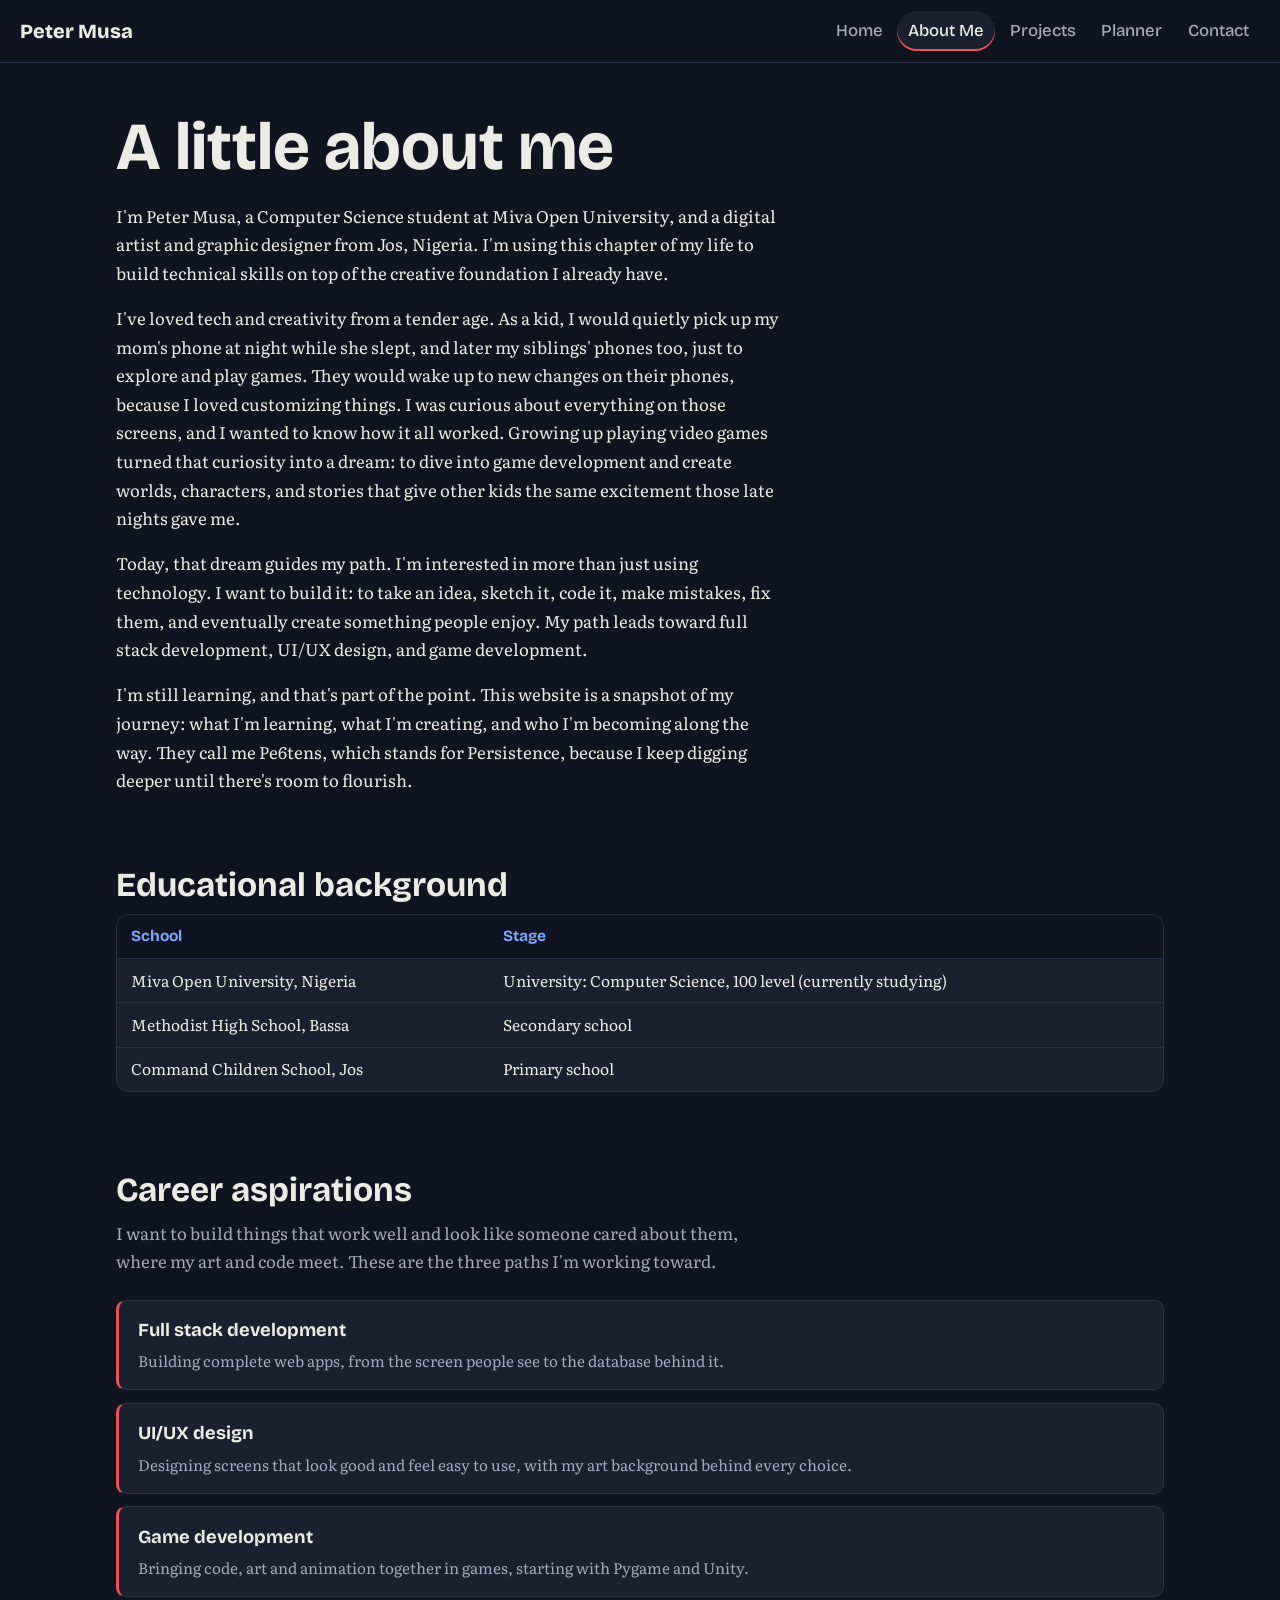
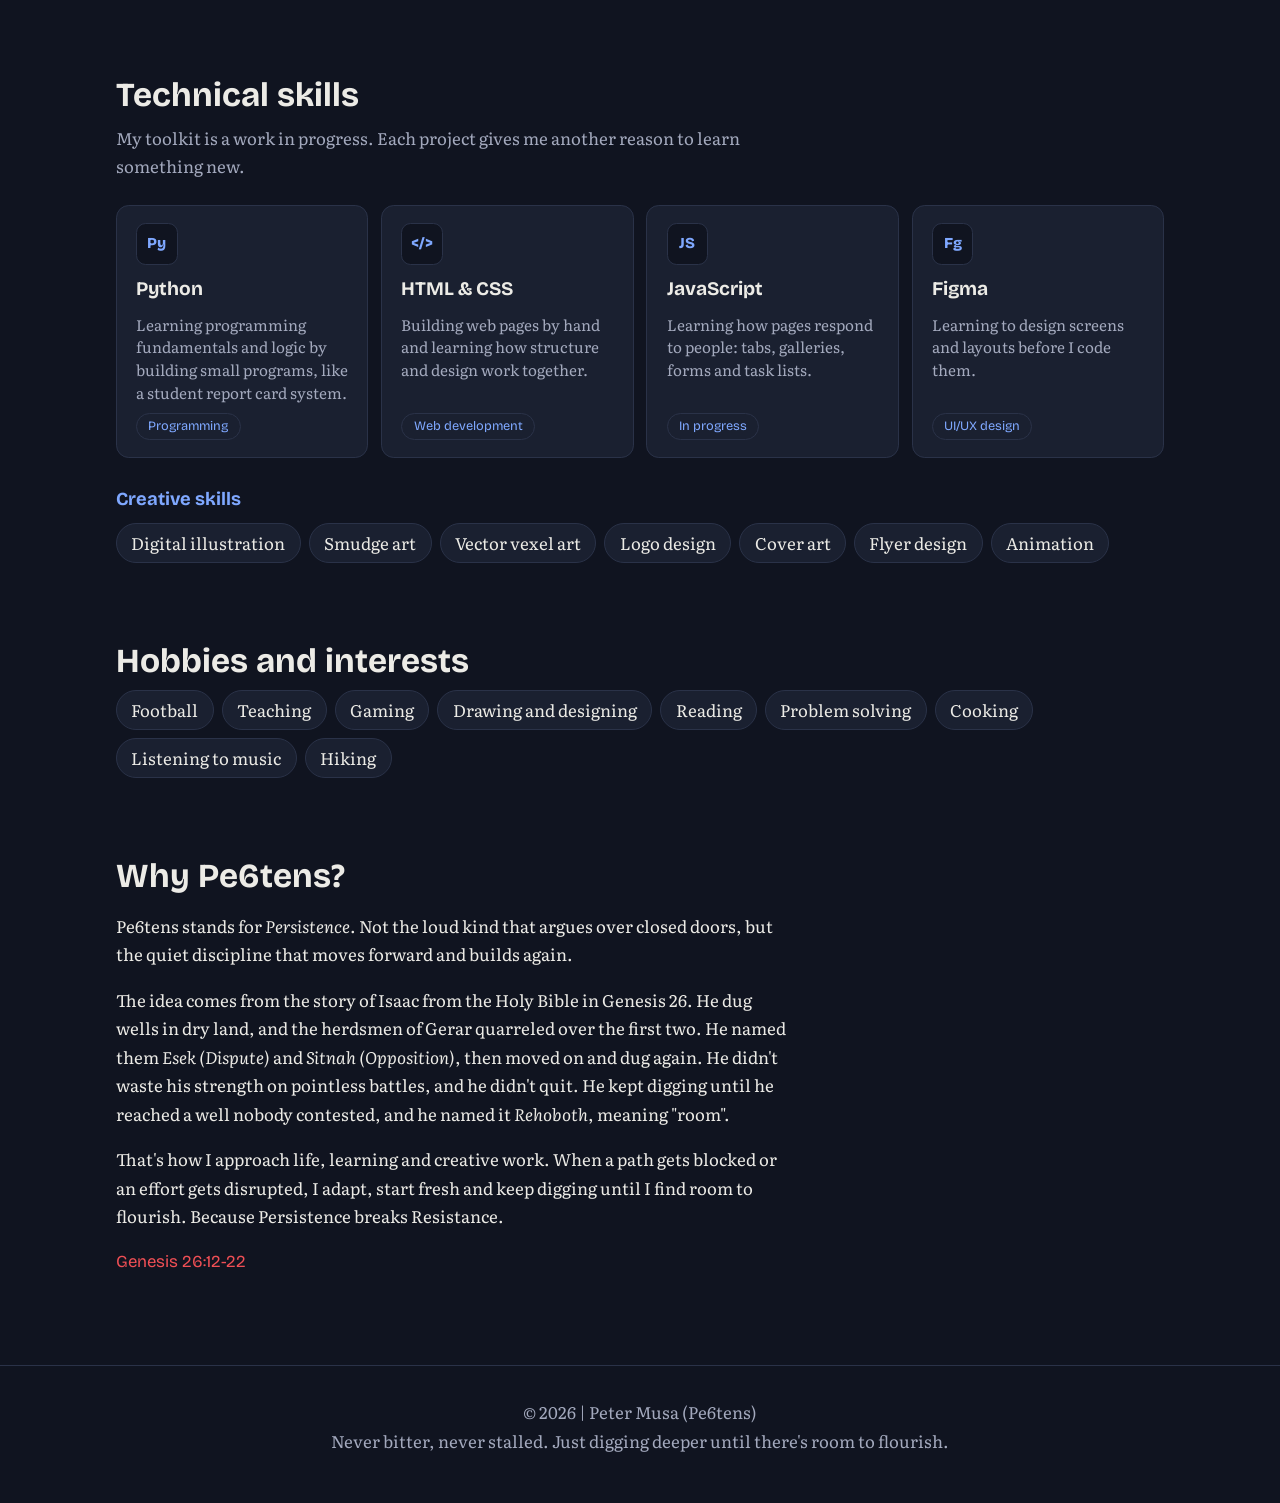
==== about.html @ fcaeced5 "Add portfolio website" ====
<!DOCTYPE html>
<html lang="en">
<head>
  <meta charset="UTF-8">
  <meta name="viewport" content="width=device-width, initial-scale=1">
  <title>About Me | Peter Musa (Pe6tens)</title>
  <meta name="description" content="Peter Musa, also known as Pe6tens. Digital artist, graphic designer and Computer Science student at Miva Open University.">
  <link rel="preconnect" href="https://fonts.googleapis.com">
  <link rel="preconnect" href="https://fonts.gstatic.com" crossorigin>
  <link href="https://fonts.googleapis.com/css2?family=Bricolage+Grotesque:opsz,wght@12..96,500;12..96,800&family=Literata:ital,wght@0,400;0,600;1,400&display=swap" rel="stylesheet">
  <link rel="stylesheet" href="style.css">
</head>
<body>

<a class="skip" href="#main">Skip to content</a>

<header class="top">
  <a class="brand" href="index.html">Peter Musa</a>
  <nav aria-label="Main">
    <a href="index.html">Home</a>
    <a href="about.html" aria-current="page">About Me</a>
    <a href="projects.html">Projects</a>
    <a href="planner.html">Planner</a>
    <a href="contact.html">Contact</a>
  </nav>
</header>

<main id="main">

<!-- ===================== ABOUT ME ===================== -->
  <section class="page-head" aria-labelledby="about-title">
    <h2 class="page-title" id="about-title">A little about me</h2>
    <p>I'm Peter Musa, a Computer Science student at Miva Open University, and a digital artist and graphic designer from Jos, Nigeria. I'm using this chapter of my life to build technical skills on top of the creative foundation I already have.</p>
    <p>I've loved tech and creativity from a tender age. As a kid, I would quietly pick up my mom's phone at night while she slept, and later my siblings' phones too, just to explore and play games. They would wake up to new changes on their phones, because I loved customizing things. I was curious about everything on those screens, and I wanted to know how it all worked. Growing up playing video games turned that curiosity into a dream: to dive into game development and create worlds, characters, and stories that give other kids the same excitement those late nights gave me.</p>
    <p>Today, that dream guides my path. I'm interested in more than just using technology. I want to build it: to take an idea, sketch it, code it, make mistakes, fix them, and eventually create something people enjoy. My path leads toward full stack development, UI/UX design, and game development.</p>
    <p>I'm still learning, and that's part of the point. This website is a snapshot of my journey: what I'm learning, what I'm creating, and who I'm becoming along the way. They call me Pe6tens, which stands for Persistence, because I keep digging deeper until there's room to flourish.</p>
  </section>

  <section aria-labelledby="education">
    <h3 class="section-title" id="education">Educational background</h3>
    <div class="table-wrap">
      <table>
        <caption class="sr">My educational background</caption>
        <thead>
          <tr><th scope="col">School</th><th scope="col">Stage</th></tr>
        </thead>
        <tbody>
          <tr><td>Miva Open University, Nigeria</td><td>University: Computer Science, 100 level (currently studying)</td></tr>
          <tr><td>Methodist High School, Bassa</td><td>Secondary school</td></tr>
          <tr><td>Command Children School, Jos</td><td>Primary school</td></tr>
        </tbody>
      </table>
    </div>
  </section>

  <section aria-labelledby="aspirations">
    <h3 class="section-title" id="aspirations">Career aspirations</h3>
    <p class="lead">I want to build things that work well and look like someone cared about them, where my art and code meet. These are the three paths I'm working toward.</p>
    <ul class="paths">
      <li><strong>Full stack development</strong><span>Building complete web apps, from the screen people see to the database behind it.</span></li>
      <li><strong>UI/UX design</strong><span>Designing screens that look good and feel easy to use, with my art background behind every choice.</span></li>
      <li><strong>Game development</strong><span>Bringing code, art and animation together in games, starting with Pygame and Unity.</span></li>
    </ul>
  </section>

  <section aria-labelledby="skills">
    <h3 class="section-title" id="skills">Technical skills</h3>
    <p class="lead">My toolkit is a work in progress. Each project gives me another reason to learn something new.</p>
    <div class="cards">
      <article class="card"><span class="chip" aria-hidden="true">Py</span><h4>Python</h4><p>Learning programming fundamentals and logic by building small programs, like a student report card system.</p><span class="tag">Programming</span></article>
      <article class="card"><span class="chip" aria-hidden="true">&lt;/&gt;</span><h4>HTML &amp; CSS</h4><p>Building web pages by hand and learning how structure and design work together.</p><span class="tag">Web development</span></article>
      <article class="card"><span class="chip" aria-hidden="true">JS</span><h4>JavaScript</h4><p>Learning how pages respond to people: tabs, galleries, forms and task lists.</p><span class="tag">In progress</span></article>
      <article class="card"><span class="chip" aria-hidden="true">Fg</span><h4>Figma</h4><p>Learning to design screens and layouts before I code them.</p><span class="tag">UI/UX design</span></article>
    </div>
    <h4 class="mini-title">Creative skills</h4>
    <ul class="loves">
      <li>Digital illustration</li><li>Smudge art</li><li>Vector vexel art</li><li>Logo design</li><li>Cover art</li><li>Flyer design</li><li>Animation</li>
    </ul>
  </section>

  <section aria-labelledby="interests">
    <h3 class="section-title" id="interests">Hobbies and interests</h3>
    <ul class="loves">
      <li>Football</li><li>Teaching</li><li>Gaming</li><li>Drawing and designing</li>
      <li>Reading</li><li>Problem solving</li><li>Cooking</li><li>Listening to music</li><li>Hiking</li>
    </ul>
  </section>

  <section id="name-story" class="name-story" aria-labelledby="why-pe6tens">
    <h3 class="section-title" id="why-pe6tens">Why Pe6tens?</h3>
    <p>Pe6tens stands for <em>Persistence</em>. Not the loud kind that argues over closed doors, but the quiet discipline that moves forward and builds again.</p>
    <p>The idea comes from the story of Isaac from the Holy Bible in Genesis 26. He dug wells in dry land, and the herdsmen of Gerar quarreled over the first two. He named them <em>Esek (Dispute)</em> and <em>Sitnah (Opposition)</em>, then moved on and dug again. He didn't waste his strength on pointless battles, and he didn't quit. He kept digging until he reached a well nobody contested, and he named it <em>Rehoboth</em>, meaning "room".</p>
    <p>That's how I approach life, learning and creative work. When a path gets blocked or an effort gets disrupted, I adapt, start fresh and keep digging until I find room to flourish. Because Persistence breaks Resistance.</p>
    <p class="verse">Genesis 26:12-22</p>
  </section>

</main>

<footer>
  <p>&copy; 2026 | Peter Musa (Pe6tens)</p>
  <p>Never bitter, never stalled. Just digging deeper until there's room to flourish.</p>
</footer>

<script src="script.js"></script>
</body>
</html>
---- style.css ----
/* Colours and fonts live here, change them once and the whole site follows */
:root {
  --bg: #101420;
  --surface: #1a2030;
  --line: #2a3248;
  --text: #ecebe6;
  --muted: #a3a9bd;
  --red: #ef4f55;      /* Miva red, used for the motto and active states */
  --blue: #7fa8ff;
  --display: "Bricolage Grotesque", "Segoe UI", system-ui, sans-serif;
  --body: "Literata", Georgia, serif;
  color-scheme: dark;
}

* { box-sizing: border-box; }
html { scroll-behavior: smooth; scroll-padding-top: 6rem; }
body {
  margin: 0; background: var(--bg); color: var(--text);
  font: 1.05rem/1.7 var(--body);
}
img { max-width: 100%; display: block; }
a { color: var(--blue); }
:focus-visible { outline: 3px solid var(--blue); outline-offset: 3px; }

h1, h2, h3, h4, .brand, nav a, .btn, .tabs button { font-family: var(--display); }
h1 { line-height: .95; margin: 0 0 .5rem; font-weight: 800; }
h2 { font-size: clamp(1.6rem, 4.5vw, 2.1rem); margin: 0 0 .6rem; line-height: 1.1; }
h3 { font-size: 1.15rem; margin: 1.6rem 0 .3rem; color: var(--blue); }
section { max-width: 68rem; margin: 0 auto; padding: 2.5rem 1.25rem; }
.lead { color: var(--muted); max-width: 40rem; margin: 0 0 1.5rem; }
.sr { position: absolute; width: 1px; height: 1px; overflow: hidden; clip: rect(0 0 0 0); white-space: nowrap; }
.skip { position: absolute; left: -999px; top: .5rem; background: var(--text); color: var(--bg); padding: .5rem 1rem; border-radius: 99px; z-index: 60; font-family: var(--display); font-weight: 800; }
.skip:focus { left: .5rem; }

/* Top bar */
.top {
  position: sticky; top: 0; z-index: 10; display: flex; flex-wrap: wrap; justify-content: space-between;
  align-items: center; gap: .3rem 1rem; padding: .7rem 1.25rem;
  background: rgba(16, 20, 32, .94); backdrop-filter: blur(8px); border-bottom: 1px solid var(--line);
}
.brand { font-weight: 800; font-size: 1.25rem; color: var(--text); text-decoration: none; }
nav { display: flex; flex-wrap: wrap; gap: .2rem; }
nav a { color: var(--muted); text-decoration: none; padding: .35rem .7rem; border-radius: 99px; font-weight: 500; }
nav a:hover, nav a:focus-visible { color: var(--text); background: var(--surface); }
nav a[aria-current="page"] { color: var(--text); background: var(--surface); box-shadow: inset 0 -2px 0 var(--red); }

/* Section titles */
.section-title { font-family: var(--display); font-size: clamp(1.6rem, 4.5vw, 2.1rem); line-height: 1.1; margin: 0 0 .6rem; color: var(--text); }
.mini-title { font-size: 1.15rem; margin: 1.6rem 0 .3rem; color: var(--blue); }
.page-head p { max-width: 42rem; }
.page-head.area-start { border-top: 1px solid var(--line); margin-top: 2rem; }

/* Inner page titles */
.page-head { padding-top: 3rem; padding-bottom: 1rem; }
.page-title { font-size: clamp(2.4rem, 9vw, 4.2rem); }

/* Home */
.home { display: grid; gap: 2.5rem; align-items: center; padding-top: 3rem; }
.portrait {
  width: min(100%, 22rem); height: auto; margin: 0 auto;
  border-radius: 12rem 12rem .8rem .8rem;      /* arch shape */
  border: 1px solid var(--line);
}
.home h1 { font-size: clamp(3rem, 11vw, 6rem); }
.welcome { color: var(--muted); font-family: var(--display); font-size: 1.15rem; margin: 0 0 1rem; }
.who { font-family: var(--display); font-weight: 500; font-size: clamp(1.2rem, 3.6vw, 1.65rem); line-height: 1.35; max-width: 34rem; margin: 0 0 1.2rem; }
.who strong { font-weight: 800; }
.intro p { max-width: 36rem; }
.aka { color: var(--red); font-family: var(--display); font-size: 1.2rem; margin: 1.2rem 0; }
.btn {
  display: inline-block; margin-top: .6rem; padding: .7rem 1.4rem; border: 0; border-radius: 99px;
  background: var(--text); color: var(--bg); font-weight: 800; font-size: 1rem; text-decoration: none; cursor: pointer;
}
.btn:hover { background: var(--blue); }
.btn:disabled { opacity: .45; cursor: not-allowed; }
.btn:disabled:hover { background: var(--text); }
.btn.small { padding: .3rem .9rem; font-size: .9rem; margin: 0 0 0 .6rem; }

/* The typing line */
.doing { font-family: var(--display); font-weight: 800; font-size: clamp(1.3rem, 4.2vw, 1.9rem); line-height: 1.25; min-height: 2.6em; margin: 0 0 1rem; }
.doing > span[aria-hidden] { color: var(--text); }
.doing #doing { color: var(--blue); }
.caret { display: inline-block; width: .12em; height: 1em; margin-left: .08em; vertical-align: -.12em; background: var(--red); animation: blink 1s steps(1) infinite; }
@keyframes blink { 50% { opacity: 0; } }

/* Motto: three lines that step down and right, like digging deeper */
.motto {
  font-family: var(--display); font-weight: 800; color: var(--red); line-height: 1.05;
  padding: 2.5rem 1.25rem 3.5rem; border-block: 1px solid var(--line); overflow: hidden;
}
.motto span { display: block; max-width: 68rem; margin: 0 auto; }
.m1 { font-size: clamp(2rem, 8.5vw, 5.2rem); }
.m2 { font-size: clamp(2rem, 8.5vw, 5.2rem); padding-left: clamp(1rem, 7vw, 5rem); color: #ffffff; }
.m3 { font-size: clamp(1.1rem, 3.6vw, 2rem); font-weight: 500; color: var(--muted); padding-left: clamp(2rem, 14vw, 10rem); margin-top: .6rem; }

/* Audio introduction */
audio { width: 100%; max-width: 28rem; display: block; margin-bottom: 1rem; }
.transcript { max-width: 40rem; color: var(--muted); }
.transcript summary { cursor: pointer; color: var(--blue); font-family: var(--display); font-weight: 500; }
.transcript p { margin: .6rem 0 0; }

/* Tables */
.table-wrap { overflow-x: auto; border: 1px solid var(--line); border-radius: .8rem; background: var(--surface); }
table { width: 100%; border-collapse: collapse; font-size: .97rem; line-height: 1.45; }
th, td { text-align: left; padding: .65rem .9rem; border-bottom: 1px solid var(--line); vertical-align: top; }
thead th { font-family: var(--display); color: var(--blue); background: var(--bg); white-space: nowrap; }
tbody th { font-family: var(--display); font-weight: 800; white-space: nowrap; }
tbody tr:last-child > * , tfoot > * { border-bottom: 0; }
tfoot th, tfoot td { font-family: var(--display); font-weight: 800; border-top: 1px solid var(--line); }
.timetable { min-width: 38rem; }
.timetable .time { white-space: nowrap; }
.timetable tbody th { border-right: 1px solid var(--line); }
.timetable tr.today > * { background: rgba(239, 79, 85, .13); }

/* About */
.loves { list-style: none; padding: 0; margin: .5rem 0 0; display: flex; flex-wrap: wrap; gap: .5rem; }
.loves li { background: var(--surface); border: 1px solid var(--line); padding: .3rem .9rem; border-radius: 99px; }
.cards { display: grid; gap: .8rem; grid-template-columns: repeat(auto-fit, minmax(14rem, 1fr)); margin-top: 1rem; }
.card { background: var(--surface); border: 1px solid var(--line); border-radius: .8rem; padding: 1.1rem 1.2rem; display: flex; flex-direction: column; align-items: flex-start; gap: .5rem; }
.card h4 { font-size: 1.2rem; margin: 0; color: var(--text); }
.card p { margin: 0; color: var(--muted); font-size: .95rem; line-height: 1.5; flex: 1; }
.chip { font-family: var(--display); font-weight: 800; font-size: .95rem; min-width: 2.6rem; height: 2.6rem; padding: 0 .5rem; display: grid; place-items: center; border-radius: .6rem; background: var(--bg); border: 1px solid var(--line); color: var(--blue); }
.tag { font-size: .8rem; font-family: var(--display); color: var(--blue); border: 1px solid var(--line); border-radius: 99px; padding: .1rem .7rem; }
.paths { list-style: none; padding: 0; margin: 1rem 0 0; display: grid; gap: .8rem; }
.paths li { background: var(--surface); border: 1px solid var(--line); border-left: 3px solid var(--red); border-radius: .6rem; padding: .9rem 1.2rem; }
.paths strong { display: block; font-family: var(--display); font-size: 1.15rem; }
.paths span { color: var(--muted); font-size: .95rem; line-height: 1.5; }
.name-story p { max-width: 42rem; }
.name-story .verse { font-family: var(--display); color: var(--red); }

/* Projects */
.project-list { display: grid; gap: 1rem; grid-template-columns: repeat(auto-fit, minmax(17rem, 1fr)); }
.project-card { background: var(--surface); border: 1px solid var(--line); border-radius: .8rem; overflow: hidden; display: flex; flex-direction: column; }
.project-card img, .shot-missing { width: 100%; height: 12rem; object-fit: cover; background: var(--bg); }
.project-card img.contain { object-fit: contain; background: #ffffff; padding: 1rem; }
.shot-missing { display: grid; place-items: center; color: var(--muted); font-family: var(--display); border-bottom: 1px dashed var(--line); }
.project-body { padding: 1.1rem 1.2rem 1.3rem; display: flex; flex-direction: column; gap: .5rem; flex: 1; }
.project-body h4 { margin: 0; font-size: 1.3rem; color: var(--text); }
.project-body p { margin: 0; color: var(--muted); font-size: .97rem; line-height: 1.5; }
.project-body .tech { color: var(--text); }
.project-foot { display: flex; flex-wrap: wrap; align-items: center; gap: .6rem 1rem; margin-top: auto; padding-top: .6rem; }
.tabs { display: flex; flex-wrap: wrap; gap: .5rem; margin-bottom: 1.5rem; }
.tabs button {
  background: transparent; color: var(--muted); border: 1px solid var(--line);
  padding: .5rem 1.1rem; border-radius: 99px; font-size: 1rem; cursor: pointer;
}
.tabs button[aria-selected="true"] { background: var(--text); color: var(--bg); border-color: var(--text); }
.gallery { columns: 2 12rem; column-gap: .8rem; }
.gallery button {
  display: block; width: 100%; margin: 0 0 .8rem; padding: 0; border: 1px solid var(--line);
  border-radius: .6rem; overflow: hidden; background: var(--surface); cursor: zoom-in; break-inside: avoid;
}
.gallery img { width: 100%; height: auto; transition: transform .25s; }
.gallery button:hover img { transform: scale(1.03); }

/* Planner: task manager */
.task-form { display: grid; gap: .9rem; max-width: 40rem; }
.task-row { display: grid; grid-template-columns: minmax(0, 1fr); gap: .9rem; }
.task-form .btn { justify-self: start; margin-top: 0; }
.err { color: #ff9a9e; font-size: .92rem; min-height: 1.3em; margin: 0; }
input[aria-invalid="true"], textarea[aria-invalid="true"] { border-color: var(--red); }
select { width: 100%; min-width: 0; text-overflow: ellipsis; background: var(--surface); color: var(--text); border: 1px solid var(--line); border-radius: .5rem; padding: .7rem .9rem; font: inherit; }
.filters { display: flex; flex-wrap: wrap; align-items: center; gap: .5rem; margin: 1.6rem 0 .8rem; }
.filters button { background: transparent; color: var(--muted); border: 1px solid var(--line); padding: .35rem 1rem; border-radius: 99px; font: 500 1rem var(--display); cursor: pointer; }
.filters button[aria-pressed="true"] { background: var(--text); color: var(--bg); border-color: var(--text); }
.filters .count { margin: 0 0 0 auto; color: var(--muted); font-family: var(--display); }
.tasks { list-style: none; padding: 0; margin: 0; display: grid; gap: .5rem; max-width: 40rem; }
.task { display: flex; align-items: flex-start; gap: .8rem; background: var(--surface); border: 1px solid var(--line); border-radius: .6rem; padding: .7rem 1rem; }
.task input[type="checkbox"] { width: 1.3rem; height: 1.3rem; margin-top: .25rem; accent-color: var(--red); flex: none; }
.task-text { flex: 1; color: var(--text); display: block; cursor: pointer; }
.task-text small { display: block; color: var(--muted); font-family: var(--display); }
.task.done .task-text span { text-decoration: line-through; color: var(--muted); }
.del { background: none; border: 1px solid var(--line); color: var(--muted); border-radius: 99px; padding: .2rem .8rem; font: 500 .9rem var(--display); cursor: pointer; }
.del:hover { color: var(--text); border-color: var(--red); }
.empty { color: var(--muted); margin: 0; }
#clearDone { margin-top: 1rem; }

/* Contact */
.mail { font-family: var(--display); font-size: clamp(1.2rem, 5vw, 2rem); margin: 0 0 1.5rem; word-break: break-all; }
form { display: grid; grid-template-columns: minmax(0, 1fr); gap: 1rem; max-width: 32rem; }
label { display: grid; gap: .3rem; color: var(--muted); min-width: 0; }
input, textarea {
  background: var(--surface); color: var(--text); border: 1px solid var(--line);
  border-radius: .5rem; padding: .7rem .9rem; font: inherit; width: 100%;
}
input[type="checkbox"] { width: auto; }
.hint { color: var(--muted); font-size: .9rem; margin: 0; }
.form-status { margin: 0; padding: 0; min-height: 1.5em; font-family: var(--display); }
.form-status.good { color: #7fe0a4; }
.form-status.bad { color: #ff9a9e; }
.links { margin-top: 2rem; }
footer { text-align: center; color: var(--muted); padding: 2rem 1rem 3rem; border-top: 1px solid var(--line); margin-top: 2rem; }
footer p { margin: 0; }

/* Lightbox */
.lightbox {
  position: fixed; inset: 0; z-index: 50; background: rgba(8, 10, 18, .96);
  display: grid; grid-template-columns: auto 1fr auto; align-items: center; gap: .5rem; padding: 3.5rem .5rem 1rem;
}
.lightbox[hidden] { display: none; }
.lightbox figure { margin: 0; text-align: center; min-width: 0; }
.lightbox img { max-height: 78vh; width: auto; margin: 0 auto; border-radius: .5rem; }
.lightbox figcaption { margin-top: .8rem; font-family: var(--display); }
.lb-close { position: absolute; top: .8rem; right: 1rem; background: none; border: 1px solid var(--line); color: var(--text); padding: .4rem 1rem; border-radius: 99px; cursor: pointer; font: inherit; }
.lb-nav { background: none; border: 0; color: var(--text); font-size: 3rem; line-height: 1; cursor: pointer; padding: 0 .5rem; }

@media (min-width: 40rem) {
  .task-row { grid-template-columns: minmax(0, 1fr) 12rem; }
}
@media (min-width: 52rem) {
  .home { grid-template-columns: 22rem 1fr; gap: 4rem; padding-top: 4.5rem; }
  .gallery { columns: 3 14rem; }
}
@media (max-width: 34rem) {
  .brand { font-size: 1.05rem; }
  nav a { padding: .3rem .55rem; font-size: .95rem; }
  .filters .count { margin-left: 0; width: 100%; }
}
@media (prefers-reduced-motion: reduce) {
  html { scroll-behavior: auto; }
  * { transition: none !important; animation: none !important; }
}
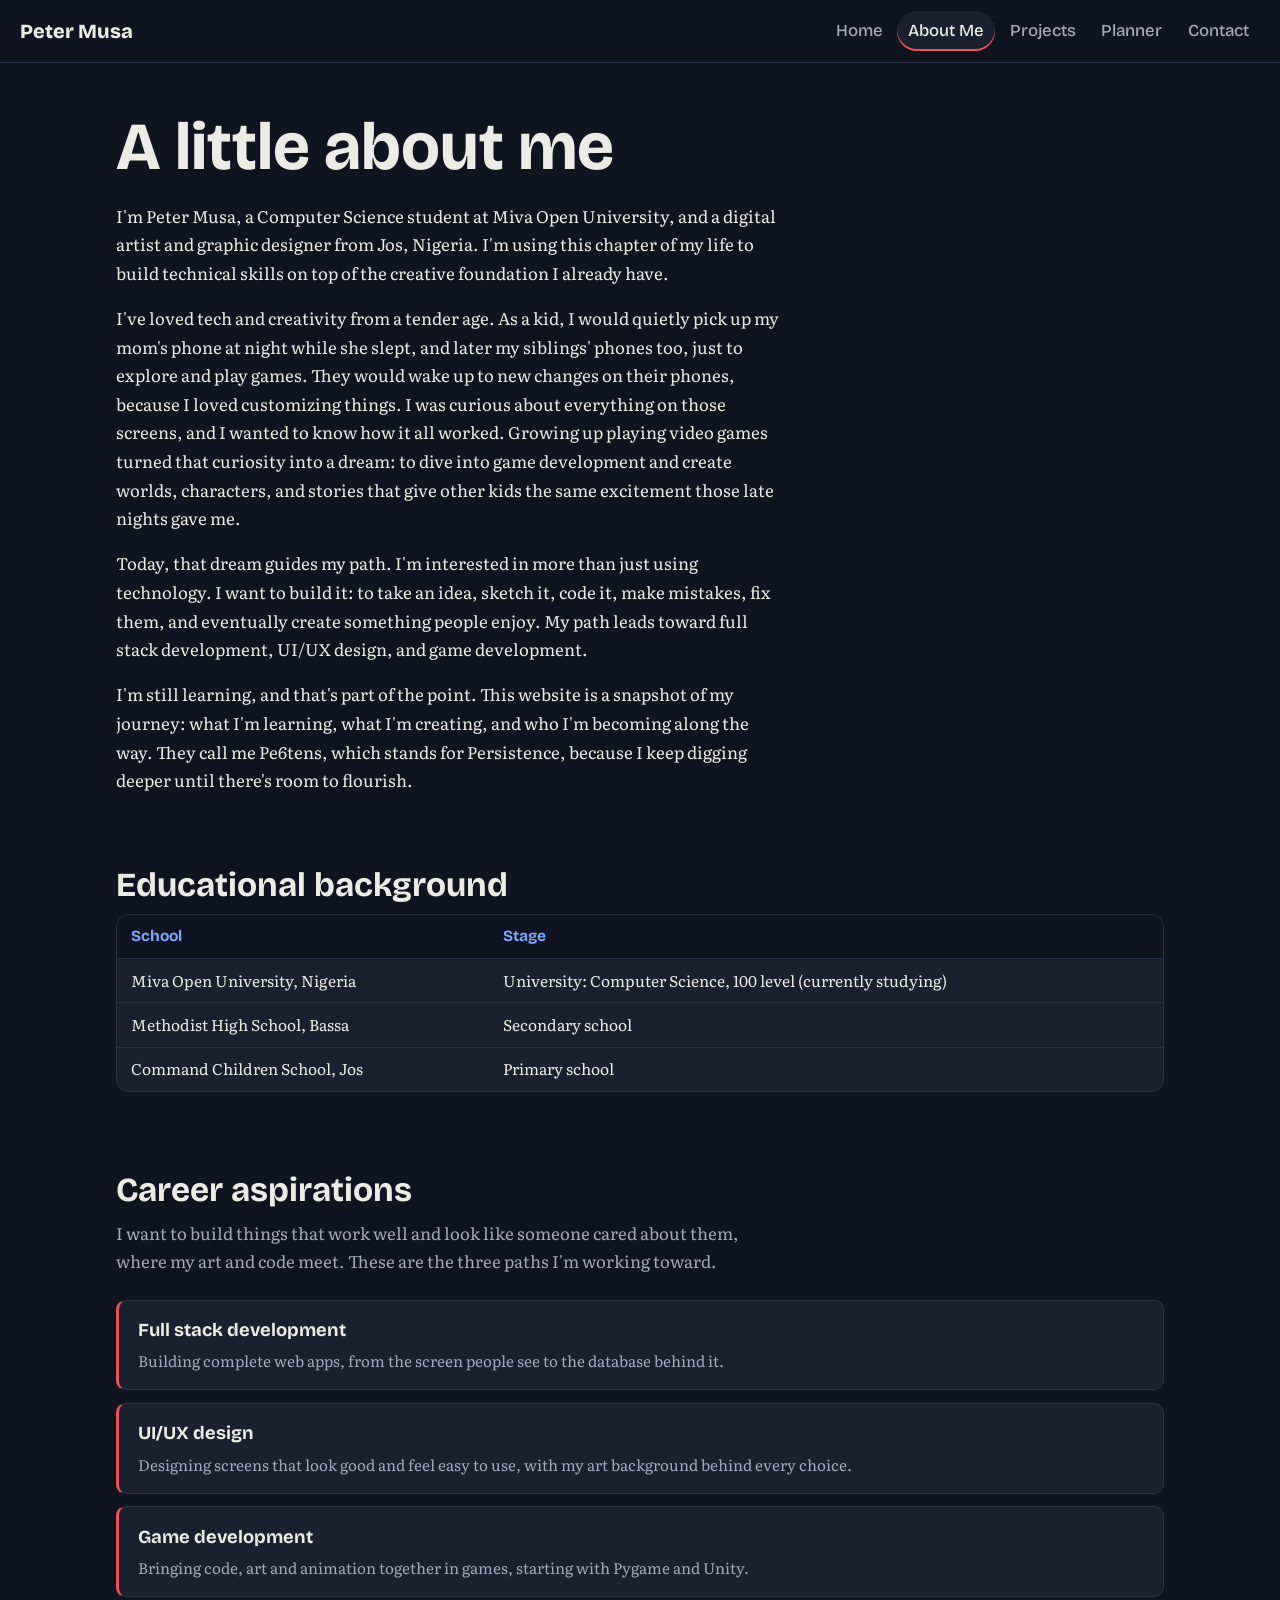
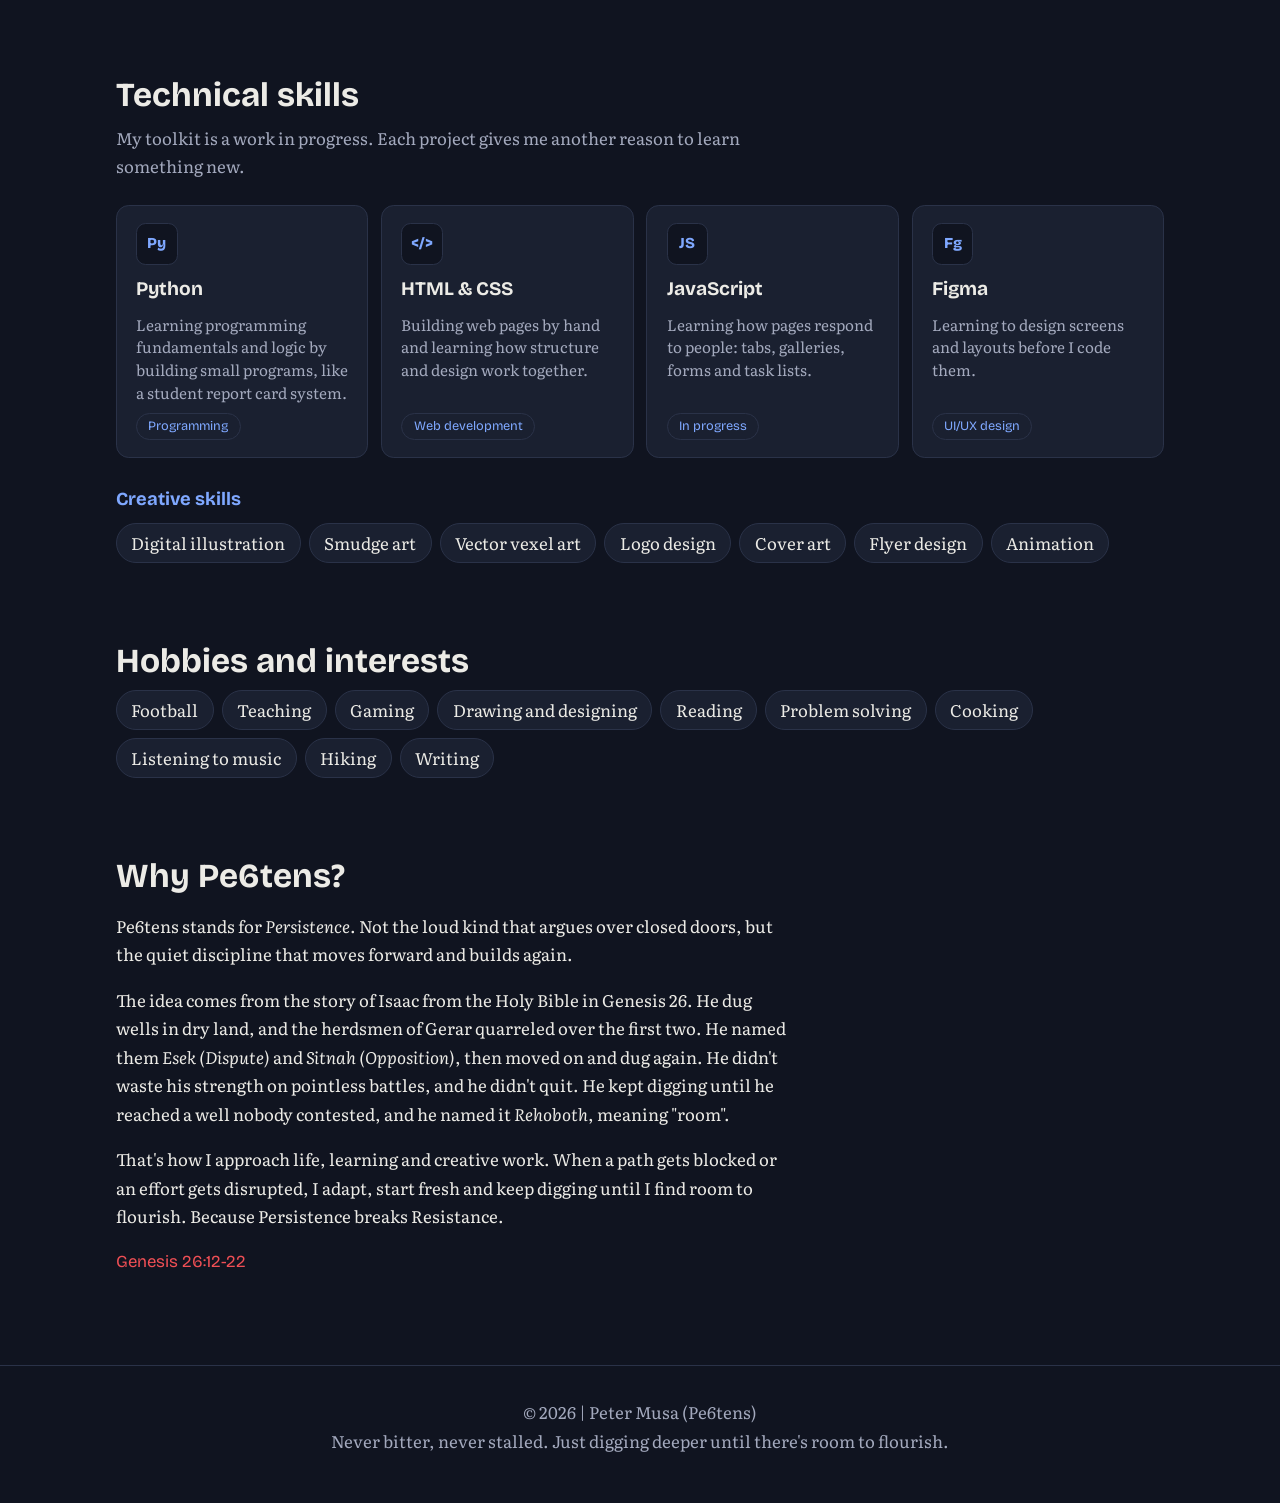
==== commit e4e99551: "Add 'Writing' to hobbies and interests list" ====
--- a/about.html
+++ b/about.html
@@ -82,7 +82,7 @@
     <h3 class="section-title" id="interests">Hobbies and interests</h3>
     <ul class="loves">
       <li>Football</li><li>Teaching</li><li>Gaming</li><li>Drawing and designing</li>
-      <li>Reading</li><li>Problem solving</li><li>Cooking</li><li>Listening to music</li><li>Hiking</li>
+      <li>Reading</li><li>Problem solving</li><li>Cooking</li><li>Listening to music</li><li>Hiking</li><li>Writing</li>
     </ul>
   </section>
 
